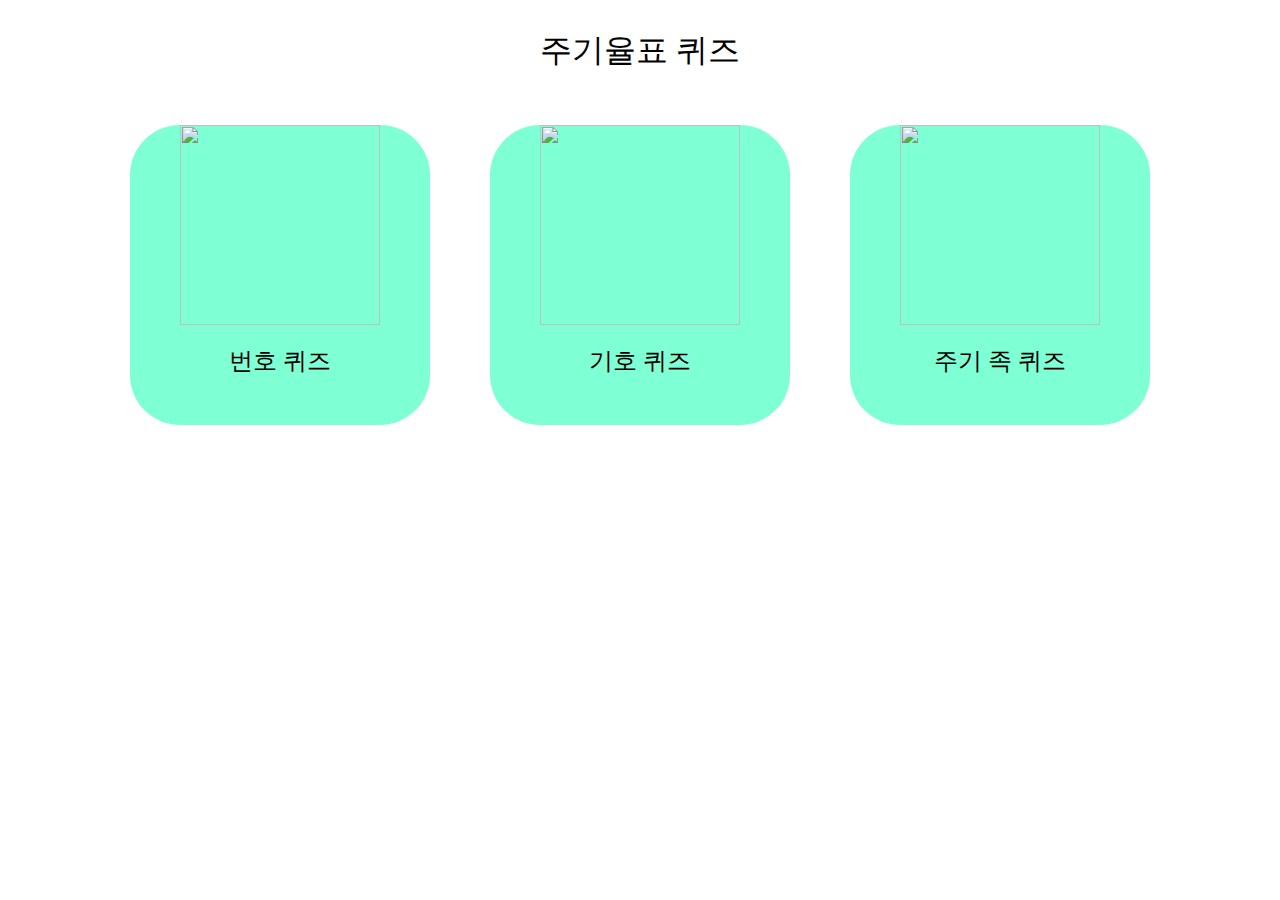
==== quizz.html @ 4cfa89ba "Add files via upload" ====
<!DOCTYPE html>
<html lang="ko-KR">
<head>
    <meta charset="UTF-8">
    <meta http-equiv="X-UA-Compatible" content="IE=edge">
    <meta name="viewport" content="width=device-width, initial-scale=1.0">
    <title>주기율표 퀴즈</title>
    <link rel="stylesheet" href="style.css">
</head>
<body>
    <h1 id="title">주기율표 퀴즈</h1>
    <div class="container">
        <div onclick="location.href = 'numberQuiz.html';" class="entry" id="">
            <img src="" alt="" />
            <h2>번호 퀴즈</h2>
        </div>
        <div class="entry" id="">
            <img src="" alt="" />
            <h2>기호 퀴즈</h2>
        </div>
        <div class="entry" id="">
            <img src="" alt="" />
            <h2>주기 족 퀴즈</h2>
        </div>
    </div>

    <script src="script.js"></script>
</body>
</html>
---- style.css ----
* {
    text-align: center;
    font-family: "나눔 고딕", "맑은 고딕";
    font-weight: lighter;
}

body {
    display: flex;
    flex-direction: column;
    justify-content: center;
    align-items: center;
}

.title {
    text-align: center;
    font-family: "나눔 고딕", "맑은 고딕";
    font-weight: lighter;
    font-size: 5vw;
}

.container {
    display: flex;
    flex-direction: row;
    flex-wrap: wrap;
    justify-content: center;
    font-weight: 900;
}

.entry {
    width: 300px;
    height: 300px;
    margin: 30px;
    background-color: aquamarine;
    border-radius: 50px;
    display: flex;
    flex-direction: column;
    transition: 0.2s ease;
}

.entry:hover {
    cursor: pointer;
    transform: scale(1.1);
    transition: 0.2s ease;
}


img {
    width: 200px;
    height: 200px;
    align-self: center;
    justify-self: center;
}

input {
    margin: 10px;
    font-size: 20px;
    height: 50px;
    border-radius: 25px;
}

input[type=text] {
    width: 250px;
}

input[type=submit] {
    width: 80px;
}

#question {
    margin: 20px;
    border: 5px black solid;
    border-radius: 20px;
    width: 400px;
    height: 400px;
}

form {
    display: flex;
    align-items: center;
}

.questionDetail {
    font-size: 30px;
}
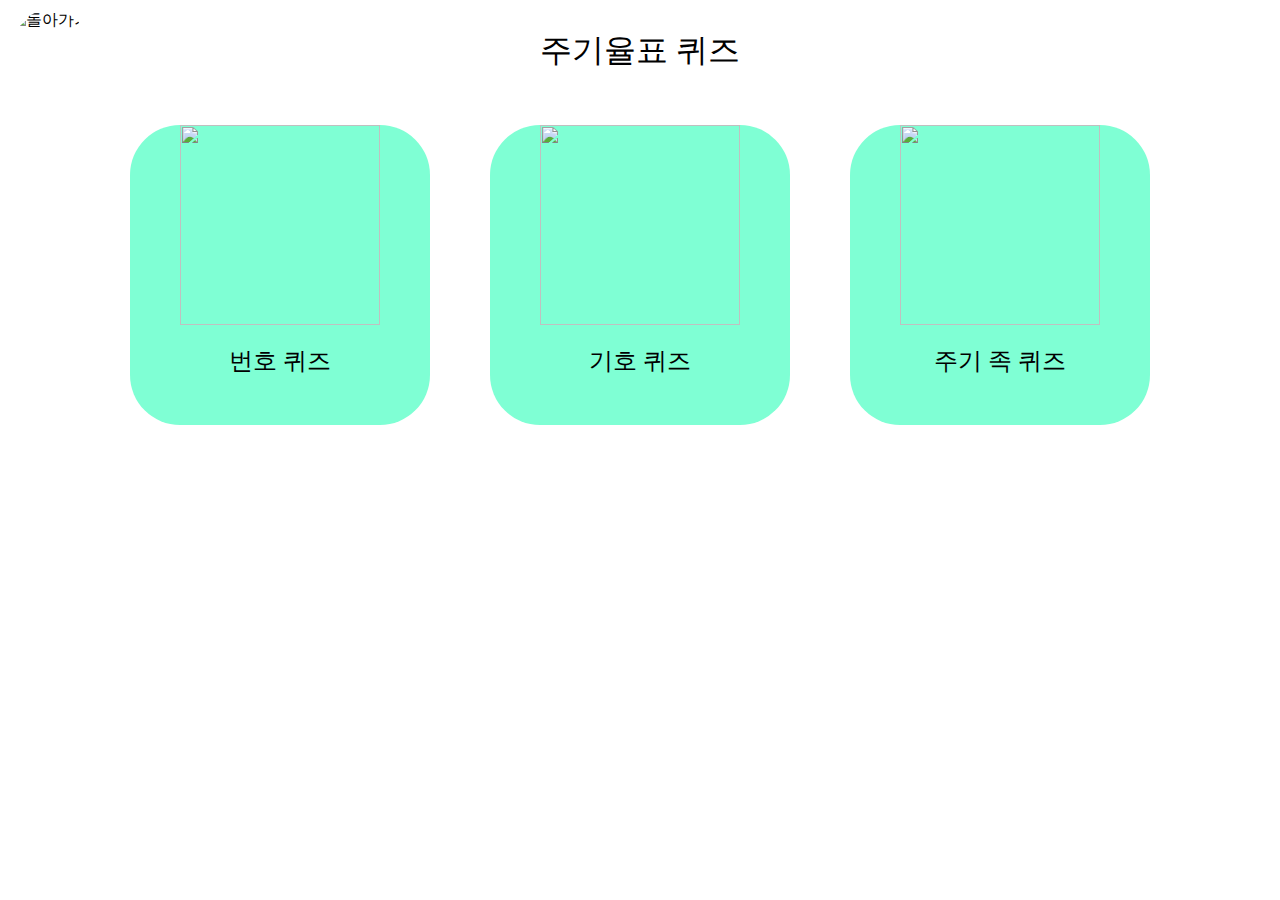
==== commit 3af74a51: "Add files via upload" ====
--- a/quizz.html
+++ b/quizz.html
@@ -8,17 +8,18 @@
     <link rel="stylesheet" href="style.css">
 </head>
 <body>
+    <img onclick="location.href='./index.html'" class="iconButton" id="previousButton" src="Images/previous page.svg" alt="돌아가기">
     <h1 id="title">주기율표 퀴즈</h1>
     <div class="container">
-        <div onclick="location.href = 'numberQuiz.html';" class="entry" id="">
+        <div onclick="location.href = 'numberQuiz.html';" class="entry">
             <img src="" alt="" />
             <h2>번호 퀴즈</h2>
         </div>
-        <div class="entry" id="">
+        <div onclick="location.href = 'symbolQuiz.html';" class="entry">
             <img src="" alt="" />
             <h2>기호 퀴즈</h2>
         </div>
-        <div class="entry" id="">
+        <div onclick="location.href = 'periodAndGroupQuiz.html';" class="entry">
             <img src="" alt="" />
             <h2>주기 족 퀴즈</h2>
         </div>
--- a/style.css
+++ b/style.css
@@ -80,5 +80,27 @@
 }
 
 .questionDetail {
-    font-size: 30px;
+    font-size: 35px;
+}
+
+.iconButton {
+    width: 120px;
+    height: 120px;
+    border-radius: 60px;
+    transition: 0.5s ease;
+}
+
+.iconButton:hover {
+    cursor: pointer;
+    transform: scale(1.2);
+    transition: 0.5s ease;
+}
+
+#previousButton {
+    position: absolute;
+    left: 0;
+    top: 0;
+    width: 80px;
+    height: 80px;
+    margin: 10px;
 }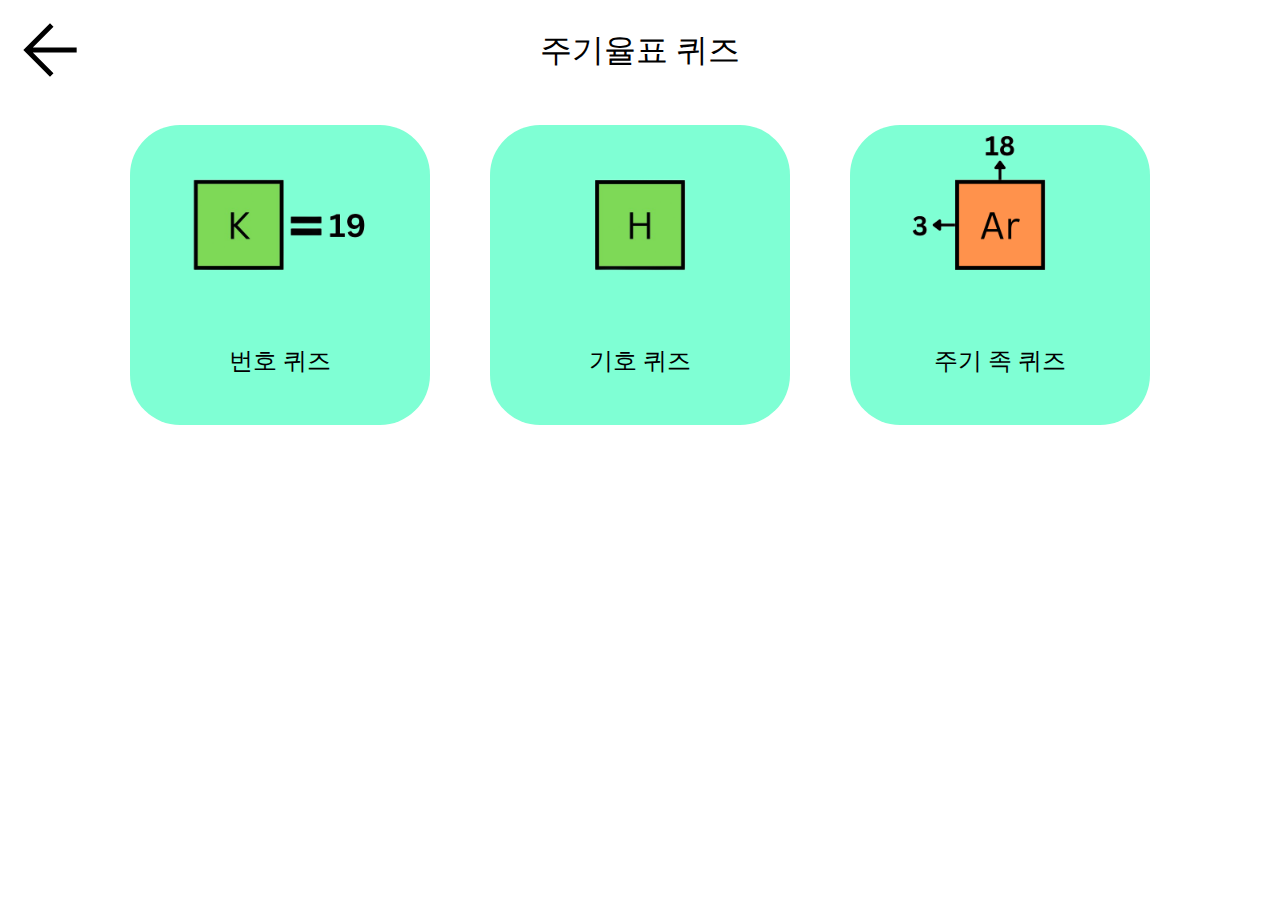
==== commit 12e732b4: "Add files via upload" ====
--- a/quizz.html
+++ b/quizz.html
@@ -12,15 +12,15 @@
     <h1 id="title">주기율표 퀴즈</h1>
     <div class="container">
         <div onclick="location.href = 'numberQuiz.html';" class="entry">
-            <img src="" alt="" />
+            <img src="Images/number.png" alt="번호 퀴즈 이미지" />
             <h2>번호 퀴즈</h2>
         </div>
         <div onclick="location.href = 'symbolQuiz.html';" class="entry">
-            <img src="" alt="" />
+            <img src="Images/Symbol.png" alt="기호 퀴즈 이미지" />
             <h2>기호 퀴즈</h2>
         </div>
         <div onclick="location.href = 'periodAndGroupQuiz.html';" class="entry">
-            <img src="" alt="" />
+            <img src="Images/GroupPeriod.png" alt="주기 족 퀴즈 이미지" />
             <h2>주기 족 퀴즈</h2>
         </div>
     </div>
